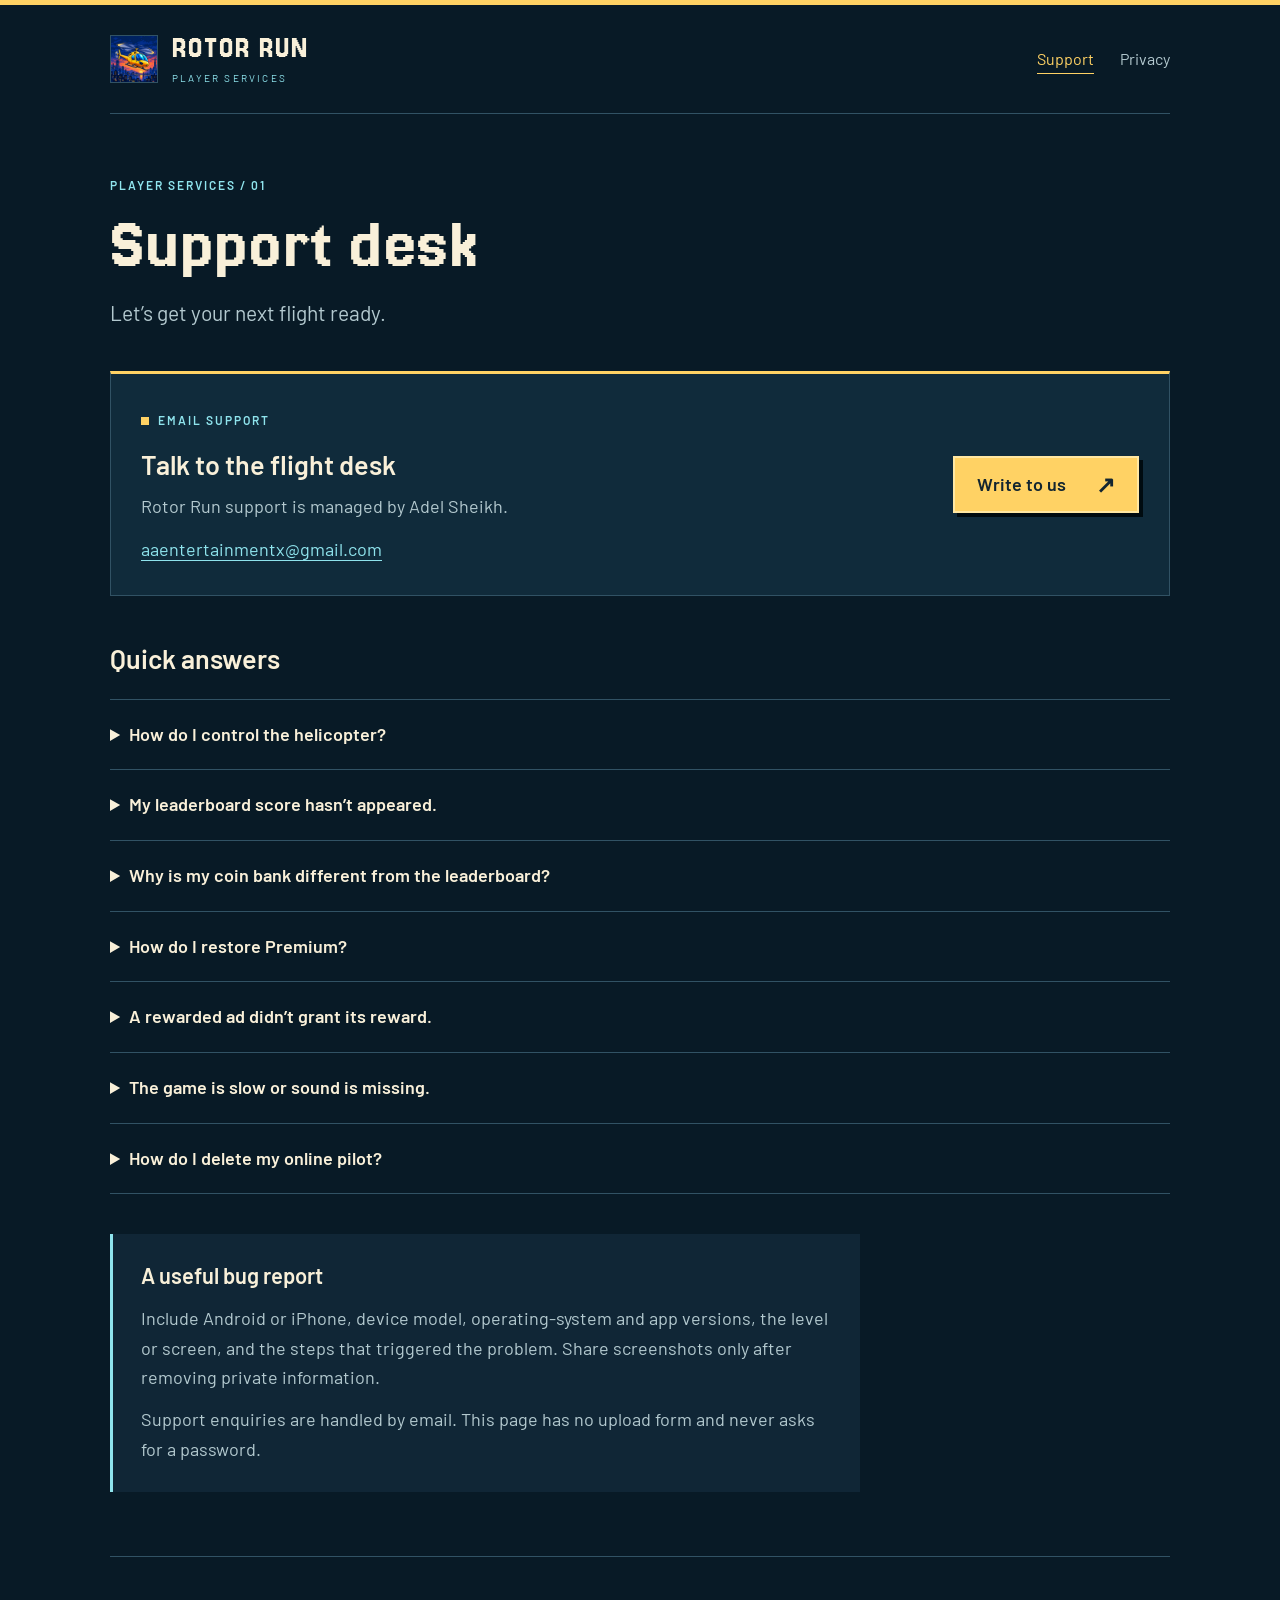
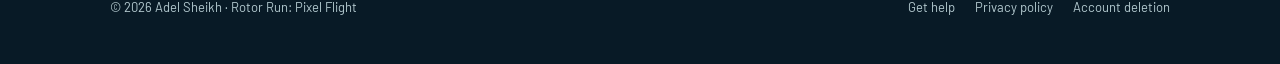
==== support/index.html @ ec8741ed "site: publish Rotor Run privacy and player support pages" ====
<!doctype html>
<html lang="en"><head><meta charset="utf-8"><meta name="viewport" content="width=device-width, initial-scale=1">
<meta name="description" content="Get help with Rotor Run controls, leaderboard syncing, Premium purchases and account deletion."><meta name="referrer" content="no-referrer">
<meta http-equiv="Content-Security-Policy" content="default-src 'none'; img-src 'self'; style-src 'self'; font-src 'self'; base-uri 'none'; form-action 'none'">
<meta name="theme-color" content="#0a1e2b"><title>Support · Rotor Run</title>
<link rel="icon" type="image/png" href="../assets/icon-120.png"><link rel="stylesheet" href="../assets/site.css">
</head><body><a class="skip" href="#main">Skip to content</a><div class="shell"><header class="masthead"><a class="brand" href="../index.html"><img src="../assets/icon-120.png" width="48" height="48" alt=""><span>ROTOR RUN<small>PLAYER SERVICES</small></span></a><nav aria-label="Main navigation"><a aria-current="page" href="../support/">Support</a><a href="../privacy/">Privacy</a></nav></header><main id="main">
<div class="page-heading"><p class="eyebrow">PLAYER SERVICES / 01</p><h1>Support desk</h1><p class="lede">Let’s get your next flight ready.</p></div>
<section class="contact-panel" aria-label="Contact support"><div><span class="status-dot" aria-hidden="true"></span><span class="eyebrow">EMAIL SUPPORT</span><h2>Talk to the flight desk</h2><p>Rotor Run support is managed by Adel Sheikh.</p><a class="email" href="mailto:aaentertainmentx@gmail.com?subject=Rotor%20Run%20%E2%80%94%20Support%20request">aaentertainmentx@gmail.com</a></div><a class="button" href="mailto:aaentertainmentx@gmail.com?subject=Rotor%20Run%20%E2%80%94%20Support%20request">Write to us <span aria-hidden="true">↗</span></a></section>
<section class="article faq"><h2>Quick answers</h2>
<details><summary>How do I control the helicopter?</summary><p>Touch and hold to climb. Release to descend. Avoid the environment and incoming hazards. The takeoff prompt appears before the flight begins.</p></details>
<details><summary>My leaderboard score hasn’t appeared.</summary><p>Check that your online pilot is connected and your phone has an internet connection. Open the leaderboard and use <strong>Sync &amp; Refresh</strong>. A successful ranked level clear can also trigger synchronization. Unverified, disconnected or failed uploads may not appear immediately.</p><p>If it still looks wrong, email your platform, pilot name, approximate flight time and a screenshot of the error. Do not send passwords or sign-in codes.</p></details>
<details><summary>Why is my coin bank different from the leaderboard?</summary><p>The spendable balance on your device and the online verified coin record are not the same thing. The leaderboard uses server-verified earnings and recorded coin spending, rather than importing every local coin.</p></details>
<details><summary>How do I restore Premium?</summary><p>Use the app’s <strong>Restore purchases</strong> option with the same Apple or Google account used for the purchase. Store purchases and local coins are separate. Restoration between different stores or platforms is not guaranteed.</p><p>If restoration fails, send the platform and store order reference privately by email. Never send your payment-card details.</p></details>
<details><summary>A rewarded ad didn’t grant its reward.</summary><p>Rewards require the ad provider to report successful completion. If the ad fails or closes early, don’t repeatedly spend coins to work around it. Tell us your platform, app version and what happened.</p></details>
<details><summary>The game is slow or sound is missing.</summary><p>Check the app’s mute setting and your phone’s media volume. Close other demanding apps, then restart Rotor Run when you are not in a flight. If the issue repeats, send your device model, operating-system version, game version and level.</p><p>Avoid uninstalling just to troubleshoot: locally stored progress may be lost. We cannot promise recovery of unsynced local balances.</p></details>
<details><summary>How do I delete my online pilot?</summary><p>Open <strong>Pilot Profile → Delete online account</strong> and confirm. For help without the app, see our <a href="../account-deletion/">account-deletion page</a>.</p></details>
</section>
<aside class="note"><h2>A useful bug report</h2><p>Include Android or iPhone, device model, operating-system and app versions, the level or screen, and the steps that triggered the problem. Share screenshots only after removing private information.</p><p>Support enquiries are handled by email. This page has no upload form and never asks for a password.</p></aside>
</main><footer><p>© 2026 Adel Sheikh · Rotor Run: Pixel Flight</p><nav aria-label="Footer"><a href="../support/">Get help</a><a href="../privacy/">Privacy policy</a><a href="../account-deletion/">Account deletion</a></nav></footer></div></body></html>
---- assets/site.css ----
@font-face{font-family:Barlow;src:url("Barlow-Regular.ttf") format("truetype");font-style:normal;font-weight:400;font-display:swap}
@font-face{font-family:Barlow;src:url("Barlow-Semibold.ttf") format("truetype");font-style:normal;font-weight:600 800;font-display:swap}
@font-face{font-family:Jersey;src:url("Jersey20-Regular.ttf") format("truetype");font-style:normal;font-weight:400;font-display:swap}
:root{color-scheme:dark;--bg:#081a26;--panel:#102b3b;--line:#315264;--text:#f9f0d9;--muted:#b3c9cf;--gold:#ffd264;--cyan:#8fe4ed}
*{box-sizing:border-box}html{scroll-behavior:smooth;scroll-padding-top:24px}
body{margin:0;background:var(--bg);color:var(--text);font:18px/1.65 Barlow,Georgia,serif;border-top:5px solid var(--gold)}
.shell{max-width:1140px;padding:0 40px;margin:auto}
a{color:var(--cyan);text-underline-offset:4px;text-decoration-thickness:1px}
a:hover{color:var(--gold)}a:focus-visible,summary:focus-visible{outline:3px solid var(--gold);outline-offset:5px}
.skip{position:absolute;top:-100px;left:16px;padding:12px;background:var(--gold);color:var(--bg);z-index:10}
.skip:focus{top:12px}.masthead{display:flex;align-items:center;justify-content:space-between;gap:24px;padding:27px 0;border-bottom:1px solid var(--line)}
.brand{display:flex;align-items:center;gap:14px;text-decoration:none;color:var(--text);line-height:1;font:32px/1 Jersey,Georgia,serif;letter-spacing:1px}
.brand img{border:1px solid var(--line)}.brand small{display:block;font:10px/1.5 Barlow,Georgia,serif;letter-spacing:2.2px;color:var(--cyan);margin-top:7px}
nav{display:flex;gap:26px;flex-wrap:wrap}nav a{display:flex;min-height:44px;align-items:center;color:var(--muted);font-size:16px;text-decoration:none}
nav a[aria-current]{color:var(--gold);text-decoration:underline;text-underline-offset:8px}
h1,h2,h3,p,figure{margin:0}h1{font:72px/.98 Jersey,Georgia,serif;font-weight:400;letter-spacing:.3px;text-wrap:balance}
h2{font-weight:600;font-size:27px;line-height:1.25}h3{font-size:22px;line-height:1.3}.eyebrow{font-size:12px;line-height:1.5;letter-spacing:2px;font-weight:600;color:var(--cyan)}
.hero{display:grid;grid-template-columns:1.3fr 1fr;gap:56px;align-items:center;padding:76px 0}
.hero .eyebrow{margin-bottom:22px}.lede{font-size:21px;line-height:1.55;color:var(--muted);max-width:43ch;margin-top:24px}
.button{display:inline-flex;align-items:center;justify-content:space-between;gap:30px;min-height:52px;padding:12px 22px;background:var(--gold);color:#122530;border:2px solid #ffe7a2;box-shadow:4px 4px 0 #000b10;font-weight:600;text-decoration:none;margin-top:28px}
.button:hover{background:#ffe29a;color:#122530;box-shadow:2px 2px 0 #000b10}.button span{font-size:23px;line-height:1}
.hero-art{text-align:center;padding:20px;position:relative;border:1px solid var(--line);background:#102636}
.hero-art:before,.hero-art:after{content:"";position:absolute;width:14px;height:14px;border:3px solid var(--gold)}
.hero-art:before{top:-2px;left:-2px;border-right:0;border-bottom:0}.hero-art:after{bottom:-2px;right:-2px;border-left:0;border-top:0}
.hero-art img{display:block;max-width:100%;height:auto;width:100%;image-rendering:auto}
figcaption{font:12px/1.5 Barlow,Georgia,serif;letter-spacing:2px;color:var(--cyan);margin-top:16px}
.section-rule{display:flex;justify-content:space-between;border-top:1px solid var(--line);padding-top:18px;color:var(--muted);font-size:11px;letter-spacing:2px}
.routes{display:grid;grid-template-columns:repeat(3,1fr);gap:0;margin:25px 0 60px;border:1px solid var(--line)}
.route{display:block;min-height:260px;padding:28px;text-decoration:none;color:var(--text);border-right:1px solid var(--line);transition:background .15s}
.route:last-child{border:0}.route:hover{color:var(--text);background:var(--panel)}.route-num{color:var(--gold);font:28px/1 Jersey,Georgia,serif}
.route h2{margin:22px 0 14px;font-size:25px}.route p{color:var(--muted);font-size:17px}.route-link{display:block;margin-top:23px;color:var(--cyan);font-size:15px}
.contact-strip{display:flex;align-items:center;justify-content:space-between;gap:24px;padding:28px;border-left:4px solid var(--gold);background:var(--panel);margin:48px 0 70px}
.contact-strip h2{font-size:23px;margin:9px 0}.contact-strip p{font-size:16px;color:var(--muted)}.contact-strip a{overflow-wrap:anywhere}
.page-heading{padding:62px 0 42px}.page-heading h1{margin-top:16px}.page-heading .lede{margin-top:16px}
.meta{font-size:14px;color:var(--muted);margin-top:18px}.contact-panel{display:flex;align-items:center;justify-content:space-between;gap:25px;padding:30px;background:var(--panel);border:1px solid var(--line);border-top:3px solid var(--gold);margin-bottom:46px}
.contact-panel h2{margin:14px 0 10px}.contact-panel p{color:var(--muted)}.contact-panel .button{margin-top:0;white-space:nowrap}
.status-dot{display:inline-block;width:8px;height:8px;background:var(--gold);margin-right:9px}.email{display:inline-block;margin-top:14px;overflow-wrap:anywhere}
.article{max-width:72ch}.article h2{color:var(--text);margin-bottom:18px}.article p{margin:0 0 20px}.article section{margin-bottom:40px}
.article ul,.article ol{padding-left:24px}.article strong{color:#ffe5a1;font-weight:600}.narrow{max-width:72ch}
.policy-layout{display:grid;grid-template-columns:190px minmax(0,1fr);gap:55px;align-items:start}
.toc{position:sticky;top:24px;border-left:2px solid var(--line);padding-left:20px}
.toc p{margin-bottom:16px}.toc a{display:block;font-size:15px;min-height:36px;line-height:1.5;padding:7px 0;color:var(--muted);text-decoration:none}.toc a:hover{color:var(--gold)}
.faq{max-width:none}.faq>h2{margin-bottom:23px}.faq details{border-top:1px solid var(--line);padding:0}
.faq details:last-child{border-bottom:1px solid var(--line)}summary{position:relative;cursor:pointer;min-height:64px;padding:20px 35px 20px 0;font-weight:600;color:var(--text)}
details[open] summary{color:var(--gold)}details p{max-width:73ch;color:var(--muted)}details p:last-child{padding-bottom:8px}
.note{background:#102636;padding:28px;border-left:3px solid var(--cyan);margin:40px 0 64px;max-width:75ch}
.note h2{font-size:22px;margin-bottom:14px}.note p{margin:0 0 12px;color:var(--muted)}.note p:last-child{margin-bottom:0}
.steps li{padding:7px 0}footer{border-top:1px solid var(--line);padding:28px 0 35px;margin-top:40px;display:flex;justify-content:space-between;align-items:center;gap:20px}
footer p{font-size:13px;color:var(--muted)}footer nav{gap:20px}footer a{font-size:13px}
@media(max-width:900px){.shell{padding:0 24px}.hero{gap:30px}.hero h1{font-size:60px}.contact-strip{align-items:flex-start;flex-direction:column}.policy-layout{grid-template-columns:155px minmax(0,1fr);gap:25px}.route{padding:23px}.contact-panel{align-items:flex-start;flex-direction:column}}
@media(max-width:600px){body{font-size:17px}.shell{padding:0 20px}.masthead{padding:20px 0;gap:16px;flex-wrap:wrap}.brand{font-size:29px}.brand img{width:43px;height:43px}.masthead nav{gap:24px}.masthead nav a{font-size:15px;min-height:38px}.hero{grid-template-columns:1fr;gap:36px;padding:44px 0}.hero h1,h1{font-size:56px}.hero-art{max-width:300px;justify-self:center;width:100%}.lede{font-size:19px}.routes{grid-template-columns:1fr;margin-bottom:40px}.route{min-height:0;border-right:0;border-bottom:1px solid var(--line);padding:26px}.route h2{margin:12px 0}.route-link{margin-top:15px}.contact-strip{padding:23px;margin-bottom:44px}.page-heading{padding:42px 0 32px}.contact-panel{padding:22px}.email{font-size:17px}.policy-layout{grid-template-columns:1fr;gap:35px}.toc{position:static}.toc a{display:inline-block;min-height:44px;margin-right:18px}.article h2{font-size:24px}.article section{margin-bottom:32px}.note{padding:23px}footer{align-items:flex-start;flex-direction:column}footer nav{gap:20px}.button{font-size:16px;gap:22px}.contact-panel .button{white-space:normal}}
@media(prefers-reduced-motion:reduce){html{scroll-behavior:auto}.route{transition:none}}
@media print{body{background:white;color:black;border:0}.shell{max-width:none}.masthead,.toc,footer,.skip{display:none}.policy-layout{display:block}h1,h2,.article strong,a,.meta{color:black}.page-heading{padding:0 0 24px}.article{max-width:none}}
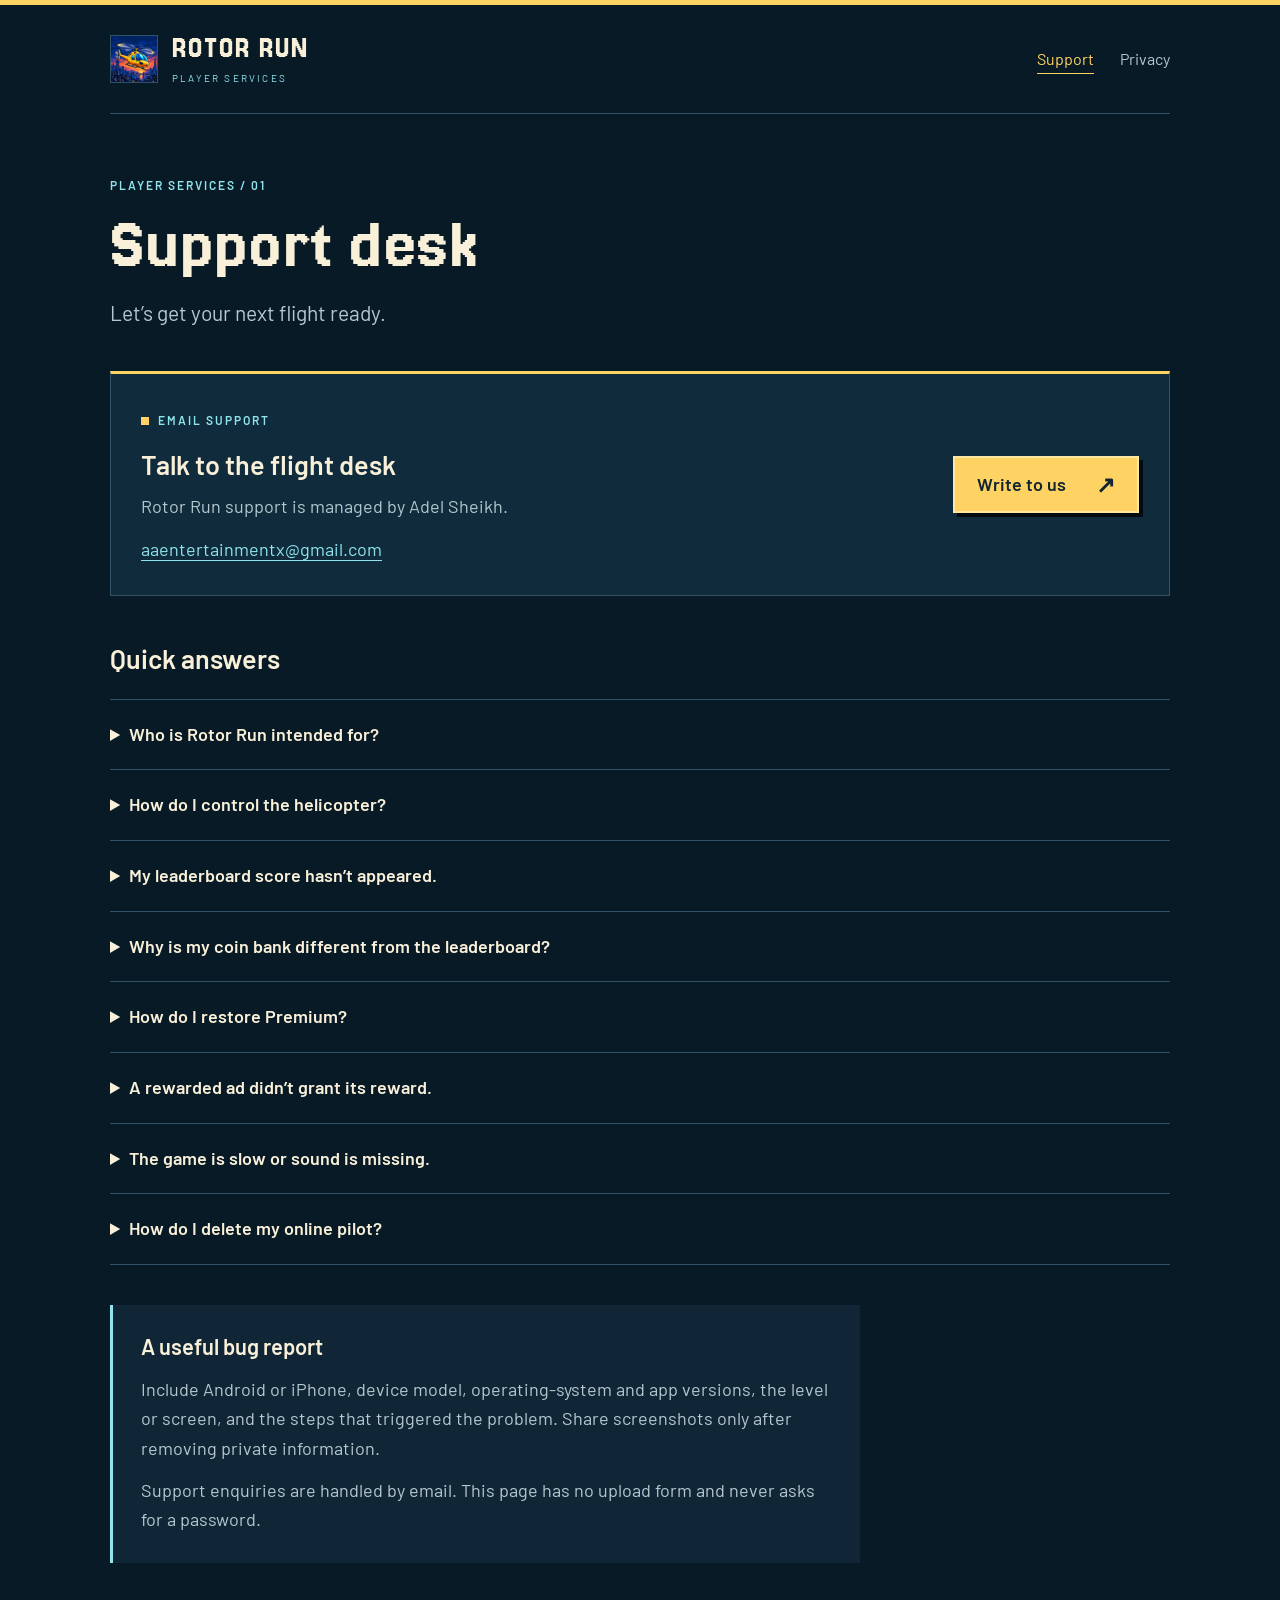
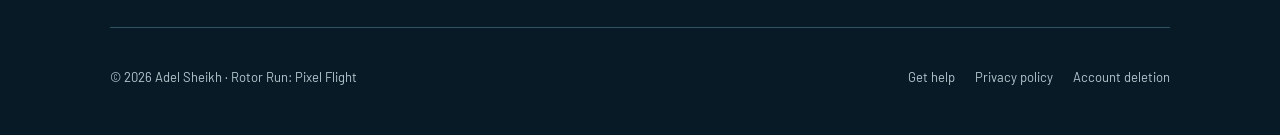
==== commit b60d3ec7: "site: clarify owner-approved 13+ intended audience" ====
--- a/support/index.html
+++ b/support/index.html
@@ -8,6 +8,7 @@
 <div class="page-heading"><p class="eyebrow">PLAYER SERVICES / 01</p><h1>Support desk</h1><p class="lede">Let’s get your next flight ready.</p></div>
 <section class="contact-panel" aria-label="Contact support"><div><span class="status-dot" aria-hidden="true"></span><span class="eyebrow">EMAIL SUPPORT</span><h2>Talk to the flight desk</h2><p>Rotor Run support is managed by Adel Sheikh.</p><a class="email" href="mailto:aaentertainmentx@gmail.com?subject=Rotor%20Run%20%E2%80%94%20Support%20request">aaentertainmentx@gmail.com</a></div><a class="button" href="mailto:aaentertainmentx@gmail.com?subject=Rotor%20Run%20%E2%80%94%20Support%20request">Write to us <span aria-hidden="true">↗</span></a></section>
 <section class="article faq"><h2>Quick answers</h2>
+<details><summary>Who is Rotor Run intended for?</summary><p>Rotor Run is intended for players aged <strong>13 and over</strong>, not children under 13. Store content ratings can vary by region. Parents and guardians can contact us about a child’s privacy or deletion request.</p></details>
 <details><summary>How do I control the helicopter?</summary><p>Touch and hold to climb. Release to descend. Avoid the environment and incoming hazards. The takeoff prompt appears before the flight begins.</p></details>
 <details><summary>My leaderboard score hasn’t appeared.</summary><p>Check that your online pilot is connected and your phone has an internet connection. Open the leaderboard and use <strong>Sync &amp; Refresh</strong>. A successful ranked level clear can also trigger synchronization. Unverified, disconnected or failed uploads may not appear immediately.</p><p>If it still looks wrong, email your platform, pilot name, approximate flight time and a screenshot of the error. Do not send passwords or sign-in codes.</p></details>
 <details><summary>Why is my coin bank different from the leaderboard?</summary><p>The spendable balance on your device and the online verified coin record are not the same thing. The leaderboard uses server-verified earnings and recorded coin spending, rather than importing every local coin.</p></details>
